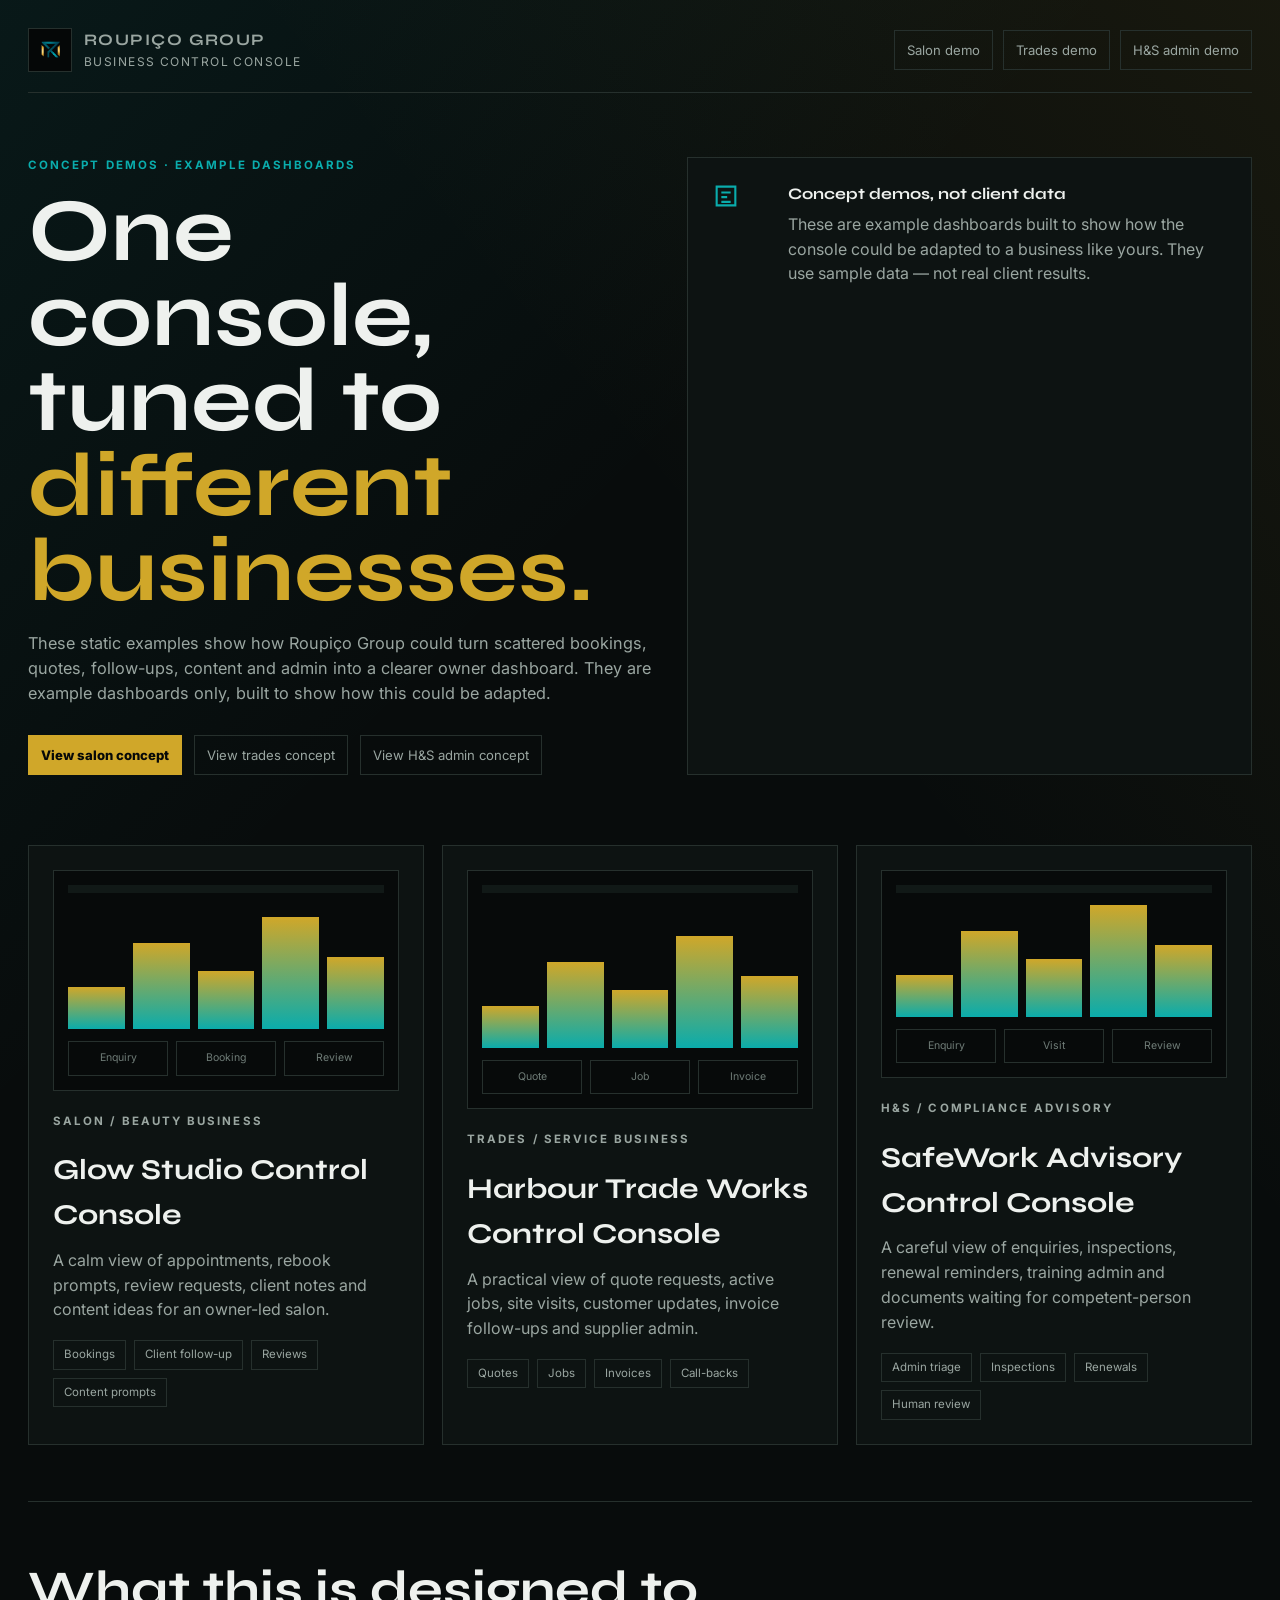
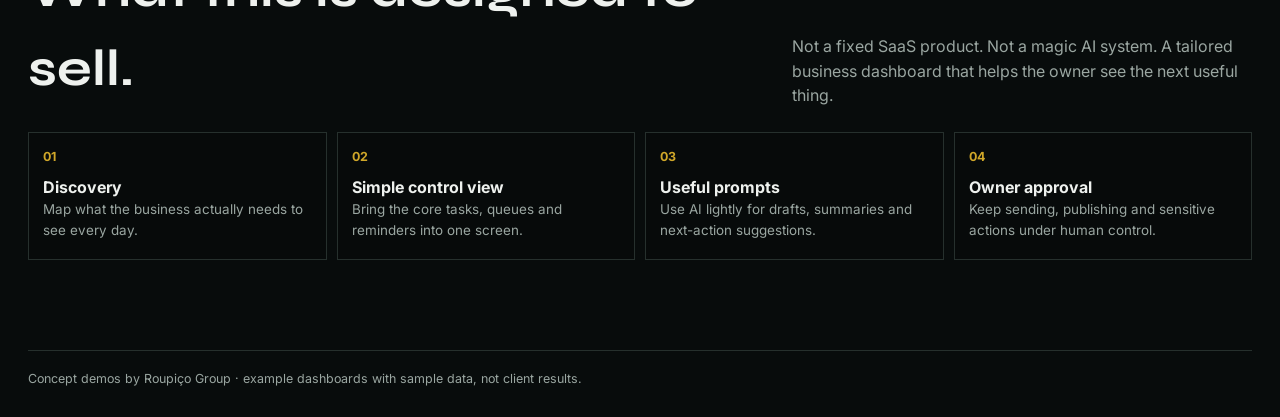
==== index.html @ 5f0e4bad "Initial commit" ====
<!doctype html>
<html lang="en-GB">
<head>
  <meta charset="utf-8" />
  <meta name="viewport" content="width=device-width, initial-scale=1" />
  <meta name="robots" content="noindex,nofollow" />
  <title>Business Control Console Concept Demos | Roupiço Group</title>
  <link rel="preconnect" href="https://fonts.googleapis.com" />
  <link rel="preconnect" href="https://fonts.gstatic.com" crossorigin />
  <link href="https://fonts.googleapis.com/css2?family=Inter:wght@400;500;600;700;800&family=Syne:wght@500;600;700&display=swap" rel="stylesheet" />
  <link rel="stylesheet" href="./styles.css" />
</head>
<body>
  <div class="shell">
    <header class="topbar">
      <a class="brand" href="./index.html" aria-label="Business Control Console overview">
        <img class="brand-logo" src="./logo-header.png" alt="" width="682" height="723" />
        <span><strong>Roupiço Group</strong> Business Control Console</span>
      </a>
      <nav class="top-links" aria-label="Demo navigation">
        <a href="./salon.html">Salon demo</a>
        <a href="./trades.html">Trades demo</a>
        <a href="./safety.html">H&amp;S admin demo</a>
      </nav>
    </header>

    <main>
      <section class="hero">
        <div>
          <p class="eyebrow">Concept demos · example dashboards</p>
          <h1>One console, tuned to <em>different businesses.</em></h1>
          <p class="hero-copy">These static examples show how Roupiço Group could turn scattered bookings, quotes, follow-ups, content and admin into a clearer owner dashboard. They are example dashboards only, built to show how this could be adapted.</p>
          <div class="hero-actions">
            <a class="button-link primary" href="./salon.html">View salon concept</a>
            <a class="button-link" href="./trades.html">View trades concept</a>
            <a class="button-link" href="./safety.html">View H&amp;S admin concept</a>
          </div>
        </div>
        <aside class="concept-note">
          <svg viewBox="0 0 24 24" fill="none" stroke="currentColor" stroke-width="1.8" aria-hidden="true"><path d="M4 4h16v16H4z"/><path d="M8 9h8M8 13h5M8 17h8"/></svg>
          <div>
            <strong>Concept demos, not client data</strong>
            <p>These are example dashboards built to show how the console could be adapted to a business like yours. They use sample data — not real client results.</p>
          </div>
        </aside>
      </section>

      <section class="demo-grid" aria-label="Business Control Console demos">
        <a class="demo-card" href="./salon.html">
          <div class="dashboard-preview" aria-hidden="true">
            <span class="preview-line"></span>
            <div class="preview-bars"><span></span><span></span><span></span><span></span><span></span></div>
            <div class="mini-flow"><span>Enquiry</span><span>Booking</span><span>Review</span></div>
          </div>
          <div>
            <p class="kicker">Salon / beauty business</p>
            <h2>Glow Studio Control Console</h2>
            <p>A calm view of appointments, rebook prompts, review requests, client notes and content ideas for an owner-led salon.</p>
            <div class="tag-row">
              <span class="tag">Bookings</span>
              <span class="tag">Client follow-up</span>
              <span class="tag">Reviews</span>
              <span class="tag">Content prompts</span>
            </div>
          </div>
        </a>

        <a class="demo-card" href="./trades.html">
          <div class="dashboard-preview" aria-hidden="true">
            <span class="preview-line"></span>
            <div class="preview-bars"><span></span><span></span><span></span><span></span><span></span></div>
            <div class="mini-flow"><span>Quote</span><span>Job</span><span>Invoice</span></div>
          </div>
          <div>
            <p class="kicker">Trades / service business</p>
            <h2>Harbour Trade Works Control Console</h2>
            <p>A practical view of quote requests, active jobs, site visits, customer updates, invoice follow-ups and supplier admin.</p>
            <div class="tag-row">
              <span class="tag">Quotes</span>
              <span class="tag">Jobs</span>
              <span class="tag">Invoices</span>
              <span class="tag">Call-backs</span>
            </div>
          </div>
        </a>

        <a class="demo-card" href="./safety.html">
          <div class="dashboard-preview" aria-hidden="true">
            <span class="preview-line"></span>
            <div class="preview-bars"><span></span><span></span><span></span><span></span><span></span></div>
            <div class="mini-flow"><span>Enquiry</span><span>Visit</span><span>Review</span></div>
          </div>
          <div>
            <p class="kicker">H&amp;S / compliance advisory</p>
            <h2>SafeWork Advisory Control Console</h2>
            <p>A careful view of enquiries, inspections, renewal reminders, training admin and documents waiting for competent-person review.</p>
            <div class="tag-row">
              <span class="tag">Admin triage</span>
              <span class="tag">Inspections</span>
              <span class="tag">Renewals</span>
              <span class="tag">Human review</span>
            </div>
          </div>
        </a>
      </section>

      <section class="section">
        <div class="section-head">
          <h2>What this is designed to sell.</h2>
          <p>Not a fixed SaaS product. Not a magic AI system. A tailored business dashboard that helps the owner see the next useful thing.</p>
        </div>
        <div class="workflow-map">
          <div class="workflow-step"><b>01</b><strong>Discovery</strong><span>Map what the business actually needs to see every day.</span></div>
          <div class="workflow-step"><b>02</b><strong>Simple control view</strong><span>Bring the core tasks, queues and reminders into one screen.</span></div>
          <div class="workflow-step"><b>03</b><strong>Useful prompts</strong><span>Use AI lightly for drafts, summaries and next-action suggestions.</span></div>
          <div class="workflow-step"><b>04</b><strong>Owner approval</strong><span>Keep sending, publishing and sensitive actions under human control.</span></div>
        </div>
      </section>
    </main>

    <footer class="footer">
      Concept demos by Roupiço Group · example dashboards with sample data, not client results.
    </footer>
  </div>
</body>
</html>
---- styles.css ----
:root {
  --bg: #080c0c;
  --surface: #0d1312;
  --surface-2: #111917;
  --line: #26302d;
  --text: #eef1ee;
  --muted: #9aa6a1;
  --quiet: #6f7c77;
  --teal: #0aacac;
  --teal-soft: rgba(10, 172, 172, 0.16);
  --gold: #d0a729;
  --gold-soft: rgba(208, 167, 41, 0.16);
  --rose: #d989a3;
  --blue: #79a7d8;
  --green: #78c6a3;
  --warning: #d8a35d;
  --display: "Syne", "Inter", Arial, sans-serif;
  --body: "Inter", Arial, sans-serif;
}

* {
  box-sizing: border-box;
}

html {
  scroll-behavior: smooth;
}

body {
  margin: 0;
  min-height: 100vh;
  background:
    linear-gradient(135deg, rgba(10, 172, 172, 0.08), transparent 34%),
    linear-gradient(230deg, rgba(208, 167, 41, 0.08), transparent 35%),
    var(--bg);
  color: var(--text);
  font-family: var(--body);
  line-height: 1.55;
}

a {
  color: inherit;
}

.shell {
  margin: 0 auto;
  max-width: 1280px;
  padding: 28px;
}

.topbar {
  align-items: center;
  border-bottom: 1px solid var(--line);
  display: flex;
  justify-content: space-between;
  gap: 18px;
  padding: 0 0 20px;
}

.brand {
  align-items: center;
  display: flex;
  gap: 12px;
  text-decoration: none;
}

.brand-logo {
  background: #050707;
  border: 1px solid var(--line);
  height: 44px;
  object-fit: contain;
  padding: 5px;
  width: 44px;
}

.brand-mark {
  align-items: center;
  border: 1px solid var(--teal);
  color: var(--teal);
  display: flex;
  font-family: var(--display);
  font-size: 0.78rem;
  font-weight: 700;
  height: 42px;
  justify-content: center;
  width: 42px;
}

.brand span {
  color: var(--muted);
  display: block;
  font-size: 0.75rem;
  letter-spacing: 0.12em;
  text-transform: uppercase;
}

.brand strong {
  display: block;
  font-family: var(--display);
  font-size: 1rem;
}

.top-links {
  display: flex;
  flex-wrap: wrap;
  gap: 10px;
}

.top-links a,
.button-link {
  border: 1px solid var(--line);
  color: var(--muted);
  font-size: 0.82rem;
  padding: 9px 12px;
  text-decoration: none;
}

.top-links a:hover,
.button-link:hover {
  border-color: var(--teal);
  color: var(--text);
}

.hero {
  display: grid;
  gap: 34px;
  grid-template-columns: 1.05fr 0.95fr;
  padding: 64px 0 42px;
}

.eyebrow,
.kicker {
  color: var(--teal);
  font-size: 0.72rem;
  font-weight: 700;
  letter-spacing: 0.18em;
  margin: 0 0 14px;
  text-transform: uppercase;
}

h1,
h2,
h3 {
  font-family: var(--display);
  margin: 0;
}

h1 {
  font-size: clamp(3rem, 7vw, 6rem);
  line-height: 0.95;
  max-width: 850px;
}

h1 em,
.gold {
  color: var(--gold);
  font-style: normal;
}

.hero-copy {
  color: var(--muted);
  font-size: 1.02rem;
  max-width: 780px;
}

.hero-actions {
  display: flex;
  flex-wrap: wrap;
  gap: 12px;
  margin-top: 28px;
}

.button-link.primary {
  background: var(--gold);
  border-color: var(--gold);
  color: #070908;
  font-weight: 800;
}

.concept-note {
  background: var(--surface);
  border: 1px solid var(--line);
  display: grid;
  gap: 18px;
  grid-template-columns: 58px 1fr;
  padding: 24px;
}

.concept-note svg,
.icon-tile svg,
.panel-title svg {
  color: var(--teal);
  height: 28px;
  width: 28px;
}

.concept-note strong {
  display: block;
  font-family: var(--display);
  margin-bottom: 5px;
}

.concept-note p {
  color: var(--muted);
  margin: 0;
}

.demo-grid {
  display: grid;
  gap: 18px;
  grid-template-columns: repeat(3, minmax(0, 1fr));
  margin: 28px 0 56px;
}

.demo-card {
  background: var(--surface);
  border: 1px solid var(--line);
  display: grid;
  gap: 22px;
  grid-template-columns: 1fr;
  min-height: 330px;
  overflow: hidden;
  padding: 24px;
  text-decoration: none;
}

.demo-card:hover {
  border-color: rgba(10, 172, 172, 0.65);
}

.dashboard-preview {
  align-self: stretch;
  background: #070a0a;
  border: 1px solid var(--line);
  display: grid;
  gap: 12px;
  grid-template-rows: auto 1fr auto;
  min-height: 190px;
  padding: 14px;
}

.preview-line {
  background: var(--surface-2);
  height: 8px;
}

.preview-bars {
  align-items: end;
  display: grid;
  gap: 8px;
  grid-template-columns: repeat(5, 1fr);
}

.preview-bars span {
  background: linear-gradient(to top, var(--teal), var(--gold));
  display: block;
  min-height: 42px;
}

.preview-bars span:nth-child(2) { min-height: 86px; }
.preview-bars span:nth-child(3) { min-height: 58px; }
.preview-bars span:nth-child(4) { min-height: 112px; }
.preview-bars span:nth-child(5) { min-height: 72px; }

.mini-flow {
  display: grid;
  gap: 8px;
  grid-template-columns: repeat(3, 1fr);
}

.mini-flow span {
  border: 1px solid var(--line);
  color: var(--quiet);
  font-size: 0.66rem;
  padding: 8px;
  text-align: center;
}

.demo-card h2 {
  font-size: 1.8rem;
  margin-bottom: 10px;
}

.demo-card p {
  color: var(--muted);
  margin: 0 0 18px;
}

.tag-row {
  display: flex;
  flex-wrap: wrap;
  gap: 8px;
}

.tag,
.status-pill {
  border: 1px solid var(--line);
  color: var(--muted);
  display: inline-flex;
  font-size: 0.72rem;
  gap: 6px;
  line-height: 1;
  padding: 8px 10px;
}

.status-pill.good {
  border-color: rgba(120, 198, 163, 0.6);
  color: var(--green);
}

.status-pill.warn {
  border-color: rgba(216, 163, 93, 0.7);
  color: var(--warning);
}

.section {
  border-top: 1px solid var(--line);
  padding: 48px 0;
}

.section-head {
  align-items: end;
  display: flex;
  gap: 24px;
  justify-content: space-between;
  margin-bottom: 24px;
}

.section-head h2 {
  font-size: clamp(2rem, 4vw, 3.8rem);
  max-width: 760px;
}

.section-head p {
  color: var(--muted);
  margin: 0;
  max-width: 460px;
}

.dashboard-shell {
  background: rgba(8, 12, 12, 0.72);
  border: 1px solid var(--line);
  padding: 18px;
}

.business-head {
  align-items: center;
  display: grid;
  gap: 16px;
  grid-template-columns: auto 1fr auto;
  margin-bottom: 18px;
}

.icon-tile {
  align-items: center;
  background: var(--surface);
  border: 1px solid var(--line);
  display: flex;
  height: 58px;
  justify-content: center;
  width: 58px;
}

.business-head h1 {
  font-size: clamp(2rem, 4.8vw, 4.6rem);
}

.business-head p {
  color: var(--muted);
  margin: 4px 0 0;
}

.tabs {
  display: flex;
  flex-wrap: wrap;
  gap: 8px;
  margin-bottom: 18px;
}

.tabs button {
  background: var(--surface);
  border: 1px solid var(--line);
  color: var(--muted);
  cursor: pointer;
  font: 700 0.8rem var(--body);
  padding: 10px 13px;
}

.tabs button.active {
  background: var(--gold);
  border-color: var(--gold);
  color: #070908;
}

.screen {
  display: none;
}

.screen.active {
  display: block;
}

.screen-grid {
  display: grid;
  gap: 16px;
  grid-template-columns: repeat(12, 1fr);
}

.panel {
  background: var(--surface);
  border: 1px solid var(--line);
  min-height: 120px;
  padding: 18px;
}

.panel.span-3 { grid-column: span 3; }
.panel.span-4 { grid-column: span 4; }
.panel.span-5 { grid-column: span 5; }
.panel.span-6 { grid-column: span 6; }
.panel.span-7 { grid-column: span 7; }
.panel.span-8 { grid-column: span 8; }
.panel.span-12 { grid-column: span 12; }

.panel-title {
  align-items: center;
  display: flex;
  gap: 10px;
  justify-content: space-between;
  margin-bottom: 14px;
}

.panel-title h2,
.panel-title h3 {
  font-size: 1rem;
}

.metric {
  display: grid;
  gap: 4px;
}

.metric strong {
  font-family: var(--display);
  font-size: clamp(2rem, 4vw, 3.4rem);
  line-height: 1;
}

.metric span,
.muted {
  color: var(--muted);
}

.metric small,
.fine {
  color: var(--quiet);
  font-size: 0.72rem;
}

.calendar-strip {
  display: grid;
  gap: 8px;
  grid-template-columns: repeat(6, 1fr);
}

.calendar-strip span {
  background: #070a0a;
  border: 1px solid var(--line);
  min-height: 82px;
  padding: 10px;
}

.calendar-strip strong,
.calendar-strip small {
  display: block;
}

.calendar-strip small {
  color: var(--muted);
  margin-top: 12px;
}

.calendar-strip .active {
  border-color: var(--teal);
  box-shadow: inset 0 -4px 0 var(--teal);
}

.lane-list {
  display: grid;
  gap: 10px;
}

.lane {
  align-items: center;
  background: #070a0a;
  border: 1px solid var(--line);
  display: grid;
  gap: 12px;
  grid-template-columns: 1fr auto;
  padding: 12px;
}

.lane strong,
.lane span {
  display: block;
}

.lane span {
  color: var(--muted);
  font-size: 0.82rem;
}

.chart-bars {
  align-items: end;
  display: grid;
  gap: 12px;
  grid-template-columns: repeat(5, 1fr);
  min-height: 210px;
}

.chart-bars div {
  background: linear-gradient(to top, rgba(10, 172, 172, 0.95), rgba(208, 167, 41, 0.8));
  min-height: 42px;
  position: relative;
}

.chart-bars div::after {
  bottom: -28px;
  color: var(--muted);
  content: attr(data-label);
  font-size: 0.68rem;
  left: 0;
  position: absolute;
}

.donut {
  --value: 72%;
  align-items: center;
  background: conic-gradient(var(--teal) var(--value), #1b2522 0);
  border-radius: 50%;
  display: flex;
  height: 168px;
  justify-content: center;
  margin: 12px auto;
  width: 168px;
}

.donut::before {
  align-items: center;
  background: var(--surface);
  border-radius: 50%;
  color: var(--text);
  content: attr(data-label);
  display: flex;
  font-family: var(--display);
  font-size: 1.45rem;
  height: 112px;
  justify-content: center;
  width: 112px;
}

.workflow-map {
  display: grid;
  gap: 10px;
  grid-template-columns: repeat(4, 1fr);
}

.workflow-step {
  background: #070a0a;
  border: 1px solid var(--line);
  min-height: 128px;
  padding: 14px;
}

.workflow-step b {
  color: var(--gold);
  display: block;
  font-size: 0.78rem;
  margin-bottom: 8px;
}

.workflow-step span {
  color: var(--muted);
  display: block;
  font-size: 0.84rem;
}

.assistant-strip {
  background: linear-gradient(135deg, var(--teal-soft), var(--gold-soft));
  border: 1px solid rgba(10, 172, 172, 0.4);
}

.assistant-strip .panel-title {
  margin-bottom: 8px;
}

.assistant-strip p {
  color: var(--text);
  margin: 0;
}

.draft-box {
  background: #070a0a;
  border-left: 3px solid var(--gold);
  color: var(--muted);
  margin-top: 12px;
  padding: 14px;
}

.proof-grid {
  display: grid;
  gap: 10px;
  grid-template-columns: repeat(2, 1fr);
}

.proof-item {
  align-items: center;
  background: #070a0a;
  border: 1px solid var(--line);
  display: flex;
  gap: 10px;
  padding: 12px;
}

.proof-dot {
  background: var(--teal);
  display: inline-block;
  height: 10px;
  width: 10px;
}

.quote-pipeline {
  display: grid;
  gap: 12px;
  grid-template-columns: repeat(4, 1fr);
}

.quote-stage {
  background: #070a0a;
  border: 1px solid var(--line);
  min-height: 190px;
  padding: 12px;
}

.quote-stage h3 {
  color: var(--muted);
  font-size: 0.78rem;
  margin-bottom: 12px;
  text-transform: uppercase;
}

.job-card {
  background: var(--surface-2);
  border-left: 3px solid var(--teal);
  font-size: 0.82rem;
  margin-bottom: 8px;
  padding: 10px;
}

.money-row {
  align-items: center;
  border-bottom: 1px solid var(--line);
  display: grid;
  gap: 10px;
  grid-template-columns: 1fr auto;
  padding: 12px 0;
}

.money-row:last-child {
  border-bottom: 0;
}

.metric strong.cash,
.money-row strong.cash {
  color: var(--gold);
}

.cash-figs {
  display: grid;
  gap: 16px;
  grid-template-columns: repeat(3, 1fr);
}

.fine {
  display: block;
  margin: 12px 0 0;
}

.footer {
  border-top: 1px solid var(--line);
  color: var(--muted);
  font-size: 0.78rem;
  margin-top: 42px;
  padding-top: 18px;
}

@media (max-width: 980px) {
  .hero,
  .demo-grid,
  .demo-card {
    grid-template-columns: 1fr;
  }

  .section-head,
  .topbar {
    align-items: flex-start;
    flex-direction: column;
  }

  .business-head {
    grid-template-columns: auto 1fr;
  }

  .business-head .status-pill {
    grid-column: 1 / -1;
    justify-self: start;
  }

  .panel.span-3,
  .panel.span-4,
  .panel.span-5,
  .panel.span-6,
  .panel.span-7,
  .panel.span-8 {
    grid-column: span 12;
  }

  .workflow-map,
  .quote-pipeline,
  .calendar-strip {
    grid-template-columns: repeat(2, 1fr);
  }
}

@media (max-width: 640px) {
  .shell {
    padding: 18px;
  }

  h1 {
    font-size: clamp(2.55rem, 14vw, 3.6rem);
  }

  .concept-note,
  .proof-grid,
  .workflow-map,
  .quote-pipeline,
  .calendar-strip,
  .cash-figs {
    grid-template-columns: 1fr;
  }

  .screen-grid {
    display: block;
  }

  .panel {
    margin-bottom: 14px;
  }

  .chart-bars {
    min-height: 160px;
  }
}
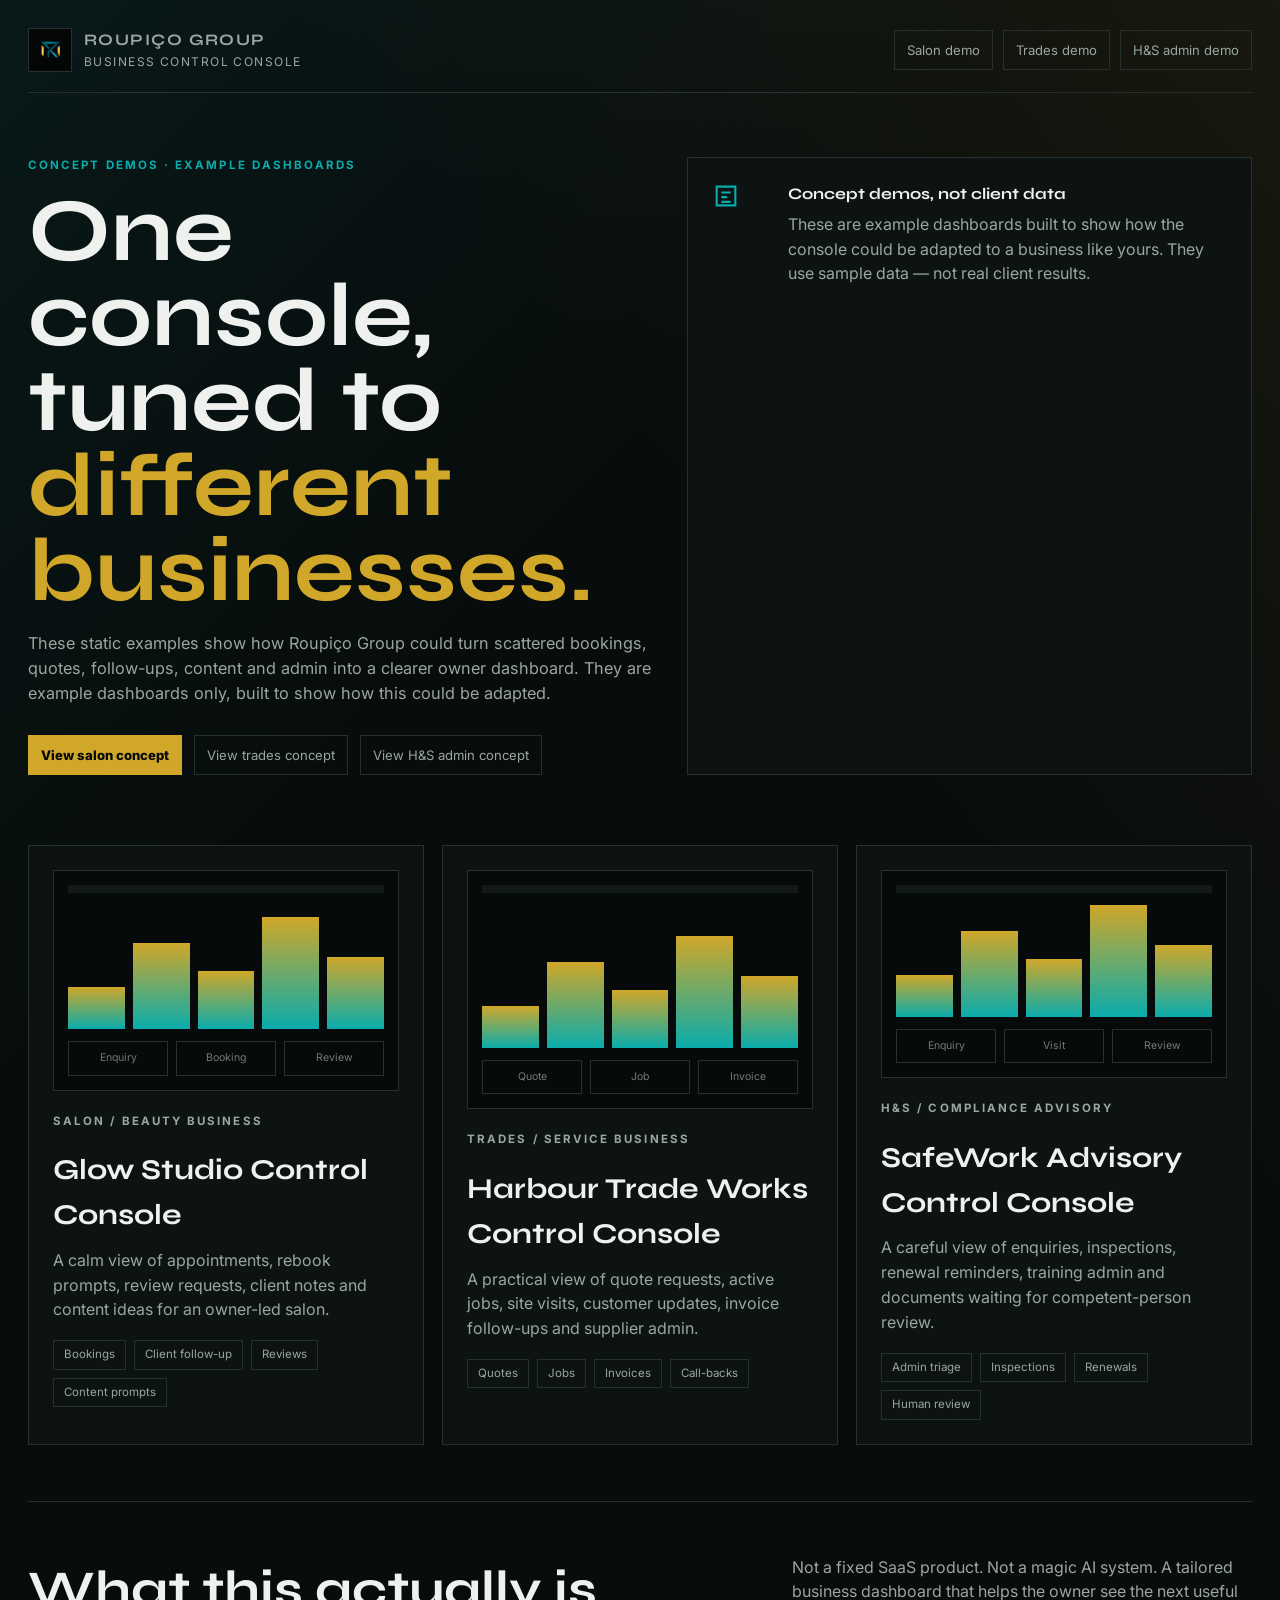
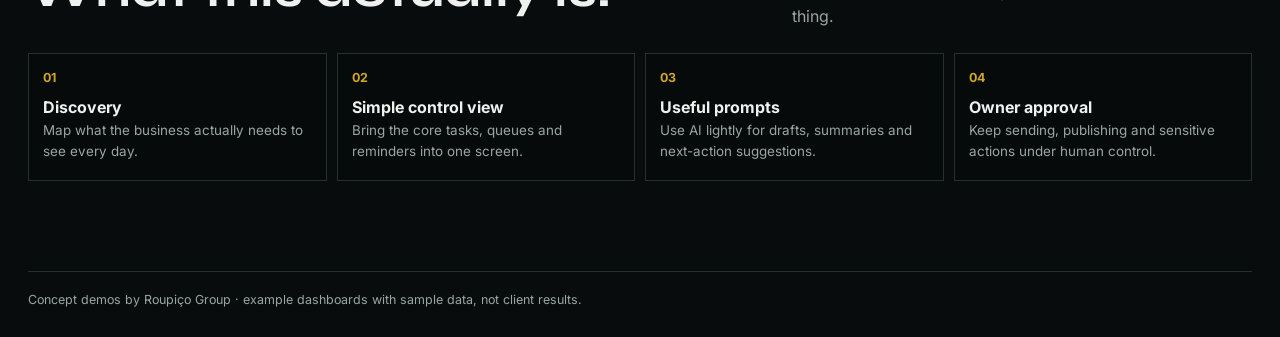
==== commit e150a436: "Update index.html" ====
--- a/index.html
+++ b/index.html
@@ -106,7 +106,7 @@
 
       <section class="section">
         <div class="section-head">
-          <h2>What this is designed to sell.</h2>
+          <h2>What this actually is.</h2>
           <p>Not a fixed SaaS product. Not a magic AI system. A tailored business dashboard that helps the owner see the next useful thing.</p>
         </div>
         <div class="workflow-map">
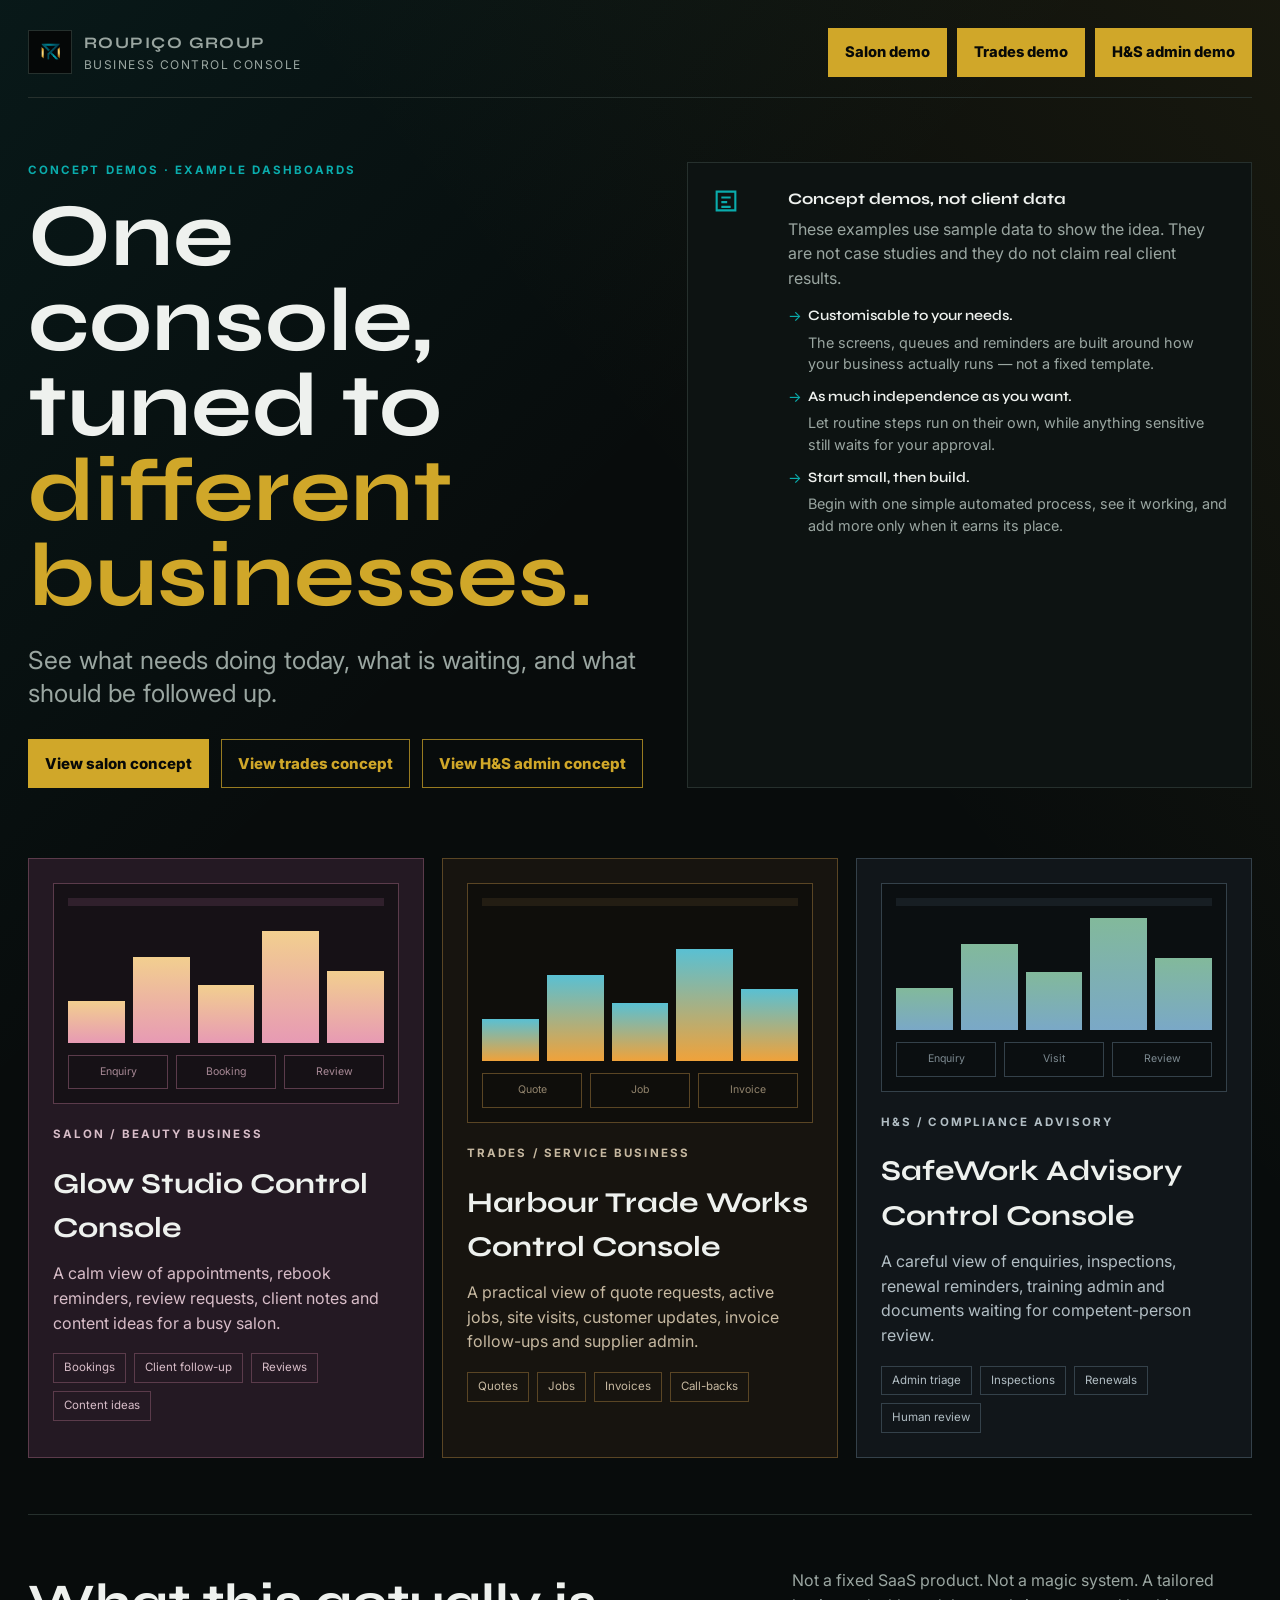
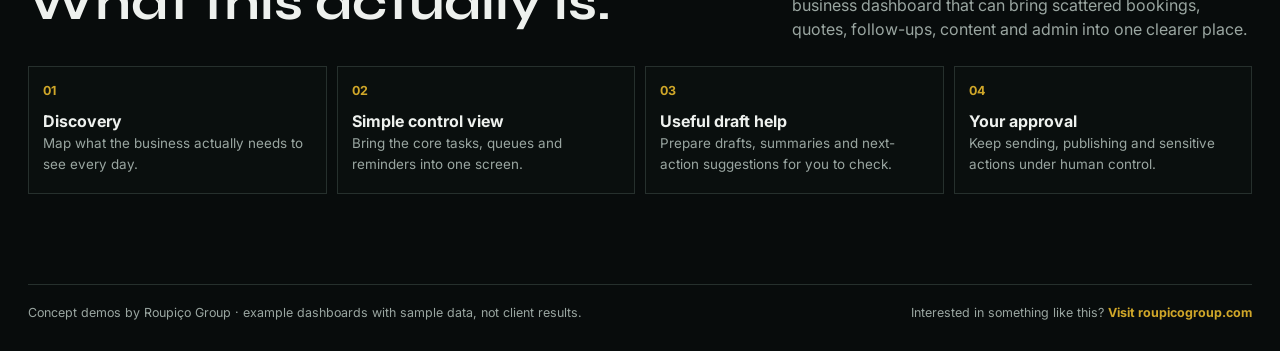
==== commit 6398460a: "Demo v5" ====
--- a/index.html
+++ b/index.html
@@ -29,7 +29,7 @@
         <div>
           <p class="eyebrow">Concept demos · example dashboards</p>
           <h1>One console, tuned to <em>different businesses.</em></h1>
-          <p class="hero-copy">These static examples show how Roupiço Group could turn scattered bookings, quotes, follow-ups, content and admin into a clearer owner dashboard. They are example dashboards only, built to show how this could be adapted.</p>
+          <p class="hero-copy">See what needs doing today, what is waiting, and what should be followed up.</p>
           <div class="hero-actions">
             <a class="button-link primary" href="./salon.html">View salon concept</a>
             <a class="button-link" href="./trades.html">View trades concept</a>
@@ -40,13 +40,18 @@
           <svg viewBox="0 0 24 24" fill="none" stroke="currentColor" stroke-width="1.8" aria-hidden="true"><path d="M4 4h16v16H4z"/><path d="M8 9h8M8 13h5M8 17h8"/></svg>
           <div>
             <strong>Concept demos, not client data</strong>
-            <p>These are example dashboards built to show how the console could be adapted to a business like yours. They use sample data — not real client results.</p>
+            <p>These examples use sample data to show the idea. They are not case studies and they do not claim real client results.</p>
+            <ul class="concept-points">
+              <li><strong>Customisable to your needs.</strong> The screens, queues and reminders are built around how your business actually runs — not a fixed template.</li>
+              <li><strong>As much independence as you want.</strong> Let routine steps run on their own, while anything sensitive still waits for your approval.</li>
+              <li><strong>Start small, then build.</strong> Begin with one simple automated process, see it working, and add more only when it earns its place.</li>
+            </ul>
           </div>
         </aside>
       </section>
 
       <section class="demo-grid" aria-label="Business Control Console demos">
-        <a class="demo-card" href="./salon.html">
+        <a class="demo-card demo-card-salon" href="./salon.html">
           <div class="dashboard-preview" aria-hidden="true">
             <span class="preview-line"></span>
             <div class="preview-bars"><span></span><span></span><span></span><span></span><span></span></div>
@@ -55,17 +60,17 @@
           <div>
             <p class="kicker">Salon / beauty business</p>
             <h2>Glow Studio Control Console</h2>
-            <p>A calm view of appointments, rebook prompts, review requests, client notes and content ideas for an owner-led salon.</p>
+            <p>A calm view of appointments, rebook reminders, review requests, client notes and content ideas for a busy salon.</p>
             <div class="tag-row">
               <span class="tag">Bookings</span>
               <span class="tag">Client follow-up</span>
               <span class="tag">Reviews</span>
-              <span class="tag">Content prompts</span>
+              <span class="tag">Content ideas</span>
             </div>
           </div>
         </a>
 
-        <a class="demo-card" href="./trades.html">
+        <a class="demo-card demo-card-trades" href="./trades.html">
           <div class="dashboard-preview" aria-hidden="true">
             <span class="preview-line"></span>
             <div class="preview-bars"><span></span><span></span><span></span><span></span><span></span></div>
@@ -84,7 +89,7 @@
           </div>
         </a>
 
-        <a class="demo-card" href="./safety.html">
+        <a class="demo-card demo-card-safety" href="./safety.html">
           <div class="dashboard-preview" aria-hidden="true">
             <span class="preview-line"></span>
             <div class="preview-bars"><span></span><span></span><span></span><span></span><span></span></div>
@@ -107,19 +112,20 @@
       <section class="section">
         <div class="section-head">
           <h2>What this actually is.</h2>
-          <p>Not a fixed SaaS product. Not a magic AI system. A tailored business dashboard that helps the owner see the next useful thing.</p>
+          <p>Not a fixed SaaS product. Not a magic system. A tailored business dashboard that can bring scattered bookings, quotes, follow-ups, content and admin into one clearer place.</p>
         </div>
         <div class="workflow-map">
           <div class="workflow-step"><b>01</b><strong>Discovery</strong><span>Map what the business actually needs to see every day.</span></div>
           <div class="workflow-step"><b>02</b><strong>Simple control view</strong><span>Bring the core tasks, queues and reminders into one screen.</span></div>
-          <div class="workflow-step"><b>03</b><strong>Useful prompts</strong><span>Use AI lightly for drafts, summaries and next-action suggestions.</span></div>
-          <div class="workflow-step"><b>04</b><strong>Owner approval</strong><span>Keep sending, publishing and sensitive actions under human control.</span></div>
+          <div class="workflow-step"><b>03</b><strong>Useful draft help</strong><span>Prepare drafts, summaries and next-action suggestions for you to check.</span></div>
+          <div class="workflow-step"><b>04</b><strong>Your approval</strong><span>Keep sending, publishing and sensitive actions under human control.</span></div>
         </div>
       </section>
     </main>
 
     <footer class="footer">
-      Concept demos by Roupiço Group · example dashboards with sample data, not client results.
+      <span>Concept demos by Roupiço Group · example dashboards with sample data, not client results.</span>
+      <span>Interested in something like this? <a href="https://roupicogroup.com/">Visit roupicogroup.com</a></span>
     </footer>
   </div>
 </body>
--- a/styles.css
+++ b/styles.css
@@ -14,6 +14,18 @@
   --blue: #79a7d8;
   --green: #78c6a3;
   --warning: #d8a35d;
+  --demo-bg: rgba(8, 12, 12, 0.72);
+  --demo-surface: var(--surface);
+  --demo-surface-2: var(--surface-2);
+  --demo-ink: var(--text);
+  --demo-muted: var(--muted);
+  --demo-quiet: var(--quiet);
+  --demo-line: var(--line);
+  --demo-accent: var(--teal);
+  --demo-accent-2: var(--gold);
+  --demo-accent-soft: var(--teal-soft);
+  --demo-accent-2-soft: var(--gold-soft);
+  --demo-warning: var(--warning);
   --display: "Syne", "Inter", Arial, sans-serif;
   --body: "Inter", Arial, sans-serif;
 }
@@ -38,6 +50,63 @@
   line-height: 1.55;
 }
 
+.theme-salon {
+  --demo-bg: rgba(41, 24, 33, 0.84);
+  --demo-surface: #241923;
+  --demo-surface-2: #30202c;
+  --demo-ink: #fff6f8;
+  --demo-muted: #d8bdc8;
+  --demo-quiet: #a88996;
+  --demo-line: #5b3b4b;
+  --demo-accent: #e79ab4;
+  --demo-accent-2: #f2cf8f;
+  --demo-accent-soft: rgba(231, 154, 180, 0.18);
+  --demo-accent-2-soft: rgba(242, 207, 143, 0.15);
+  --demo-warning: #f2c16d;
+  background:
+    linear-gradient(145deg, rgba(231, 154, 180, 0.16), transparent 38%),
+    linear-gradient(235deg, rgba(242, 207, 143, 0.13), transparent 36%),
+    #160f15;
+}
+
+.theme-trades {
+  --demo-bg: rgba(21, 18, 13, 0.88);
+  --demo-surface: #17140f;
+  --demo-surface-2: #231d13;
+  --demo-ink: #eef5f2;
+  --demo-muted: #c6b8a0;
+  --demo-quiet: #92846d;
+  --demo-line: #5a4524;
+  --demo-accent: #f0a23a;
+  --demo-accent-2: #59c0d3;
+  --demo-accent-soft: rgba(240, 162, 58, 0.18);
+  --demo-accent-2-soft: rgba(89, 192, 211, 0.13);
+  --demo-warning: #f0a23a;
+  background:
+    linear-gradient(145deg, rgba(240, 162, 58, 0.15), transparent 34%),
+    linear-gradient(235deg, rgba(89, 192, 211, 0.09), transparent 36%),
+    #0d0b08;
+}
+
+.theme-safety {
+  --demo-bg: rgba(12, 15, 17, 0.9);
+  --demo-surface: #11161a;
+  --demo-surface-2: #171e23;
+  --demo-ink: #f0f3f4;
+  --demo-muted: #b2bec4;
+  --demo-quiet: #7d8a91;
+  --demo-line: #34414a;
+  --demo-accent: #7aa8c7;
+  --demo-accent-2: #82b99b;
+  --demo-accent-soft: rgba(122, 168, 199, 0.16);
+  --demo-accent-2-soft: rgba(130, 185, 155, 0.13);
+  --demo-warning: #d0a66a;
+  background:
+    linear-gradient(145deg, rgba(122, 168, 199, 0.11), transparent 36%),
+    linear-gradient(235deg, rgba(130, 185, 155, 0.09), transparent 34%),
+    #090c0e;
+}
+
 a {
   color: inherit;
 }
@@ -115,10 +184,26 @@
   text-decoration: none;
 }
 
+.top-links a {
+  background: var(--gold);
+  border-color: var(--gold);
+  color: #070908;
+  font-size: 0.92rem;
+  font-weight: 800;
+  padding: 12px 16px;
+}
+
 .top-links a:hover,
 .button-link:hover {
   border-color: var(--teal);
   color: var(--text);
+}
+
+.top-links a:hover,
+.top-links a:focus {
+  background: #e1bb3f;
+  border-color: #e1bb3f;
+  color: #070908;
 }
 
 .hero {
@@ -159,8 +244,9 @@
 
 .hero-copy {
   color: var(--muted);
-  font-size: 1.02rem;
-  max-width: 780px;
+  font-size: clamp(1.18rem, 2.2vw, 1.55rem);
+  line-height: 1.35;
+  max-width: 680px;
 }
 
 .hero-actions {
@@ -168,6 +254,21 @@
   flex-wrap: wrap;
   gap: 12px;
   margin-top: 28px;
+}
+
+.hero-actions .button-link {
+  border-color: rgba(208, 167, 41, 0.72);
+  color: var(--gold);
+  font-size: 0.94rem;
+  font-weight: 800;
+  padding: 12px 16px;
+}
+
+.hero-actions .button-link:hover,
+.hero-actions .button-link:focus {
+  background: var(--gold-soft);
+  border-color: var(--gold);
+  color: var(--text);
 }
 
 .button-link.primary {
@@ -177,6 +278,13 @@
   font-weight: 800;
 }
 
+.button-link.primary:hover,
+.button-link.primary:focus {
+  background: #e1bb3f;
+  border-color: #e1bb3f;
+  color: #070908;
+}
+
 .concept-note {
   background: var(--surface);
   border: 1px solid var(--line);
@@ -189,9 +297,13 @@
 .concept-note svg,
 .icon-tile svg,
 .panel-title svg {
-  color: var(--teal);
+  color: var(--demo-accent);
   height: 28px;
   width: 28px;
+}
+
+.concept-note svg {
+  color: var(--teal);
 }
 
 .concept-note strong {
@@ -205,6 +317,34 @@
   margin: 0;
 }
 
+.concept-points {
+  color: var(--muted);
+  display: grid;
+  font-size: 0.9rem;
+  gap: 11px;
+  list-style: none;
+  margin: 14px 0 0;
+  padding: 0;
+}
+
+.concept-points strong {
+  color: var(--text);
+  font-weight: 600;
+}
+
+.concept-points li {
+  line-height: 1.5;
+  padding-left: 20px;
+  position: relative;
+}
+
+.concept-points li::before {
+  color: var(--teal);
+  content: "→";
+  left: 0;
+  position: absolute;
+}
+
 .demo-grid {
   display: grid;
   gap: 18px;
@@ -213,8 +353,8 @@
 }
 
 .demo-card {
-  background: var(--surface);
-  border: 1px solid var(--line);
+  background: var(--demo-surface);
+  border: 1px solid var(--demo-line);
   display: grid;
   gap: 22px;
   grid-template-columns: 1fr;
@@ -225,13 +365,43 @@
 }
 
 .demo-card:hover {
-  border-color: rgba(10, 172, 172, 0.65);
+  border-color: color-mix(in srgb, var(--demo-accent) 70%, transparent);
+}
+
+.demo-card-salon {
+  --demo-surface: #241923;
+  --demo-surface-2: #30202c;
+  --demo-muted: #d8bdc8;
+  --demo-quiet: #a88996;
+  --demo-line: #5b3b4b;
+  --demo-accent: #e79ab4;
+  --demo-accent-2: #f2cf8f;
+}
+
+.demo-card-trades {
+  --demo-surface: #17140f;
+  --demo-surface-2: #231d13;
+  --demo-muted: #c6b8a0;
+  --demo-quiet: #92846d;
+  --demo-line: #5a4524;
+  --demo-accent: #f0a23a;
+  --demo-accent-2: #59c0d3;
+}
+
+.demo-card-safety {
+  --demo-surface: #11161a;
+  --demo-surface-2: #171e23;
+  --demo-muted: #b2bec4;
+  --demo-quiet: #7d8a91;
+  --demo-line: #34414a;
+  --demo-accent: #7aa8c7;
+  --demo-accent-2: #82b99b;
 }
 
 .dashboard-preview {
   align-self: stretch;
-  background: #070a0a;
-  border: 1px solid var(--line);
+  background: color-mix(in srgb, var(--demo-surface) 58%, #030505);
+  border: 1px solid var(--demo-line);
   display: grid;
   gap: 12px;
   grid-template-rows: auto 1fr auto;
@@ -240,7 +410,7 @@
 }
 
 .preview-line {
-  background: var(--surface-2);
+  background: var(--demo-surface-2);
   height: 8px;
 }
 
@@ -252,7 +422,7 @@
 }
 
 .preview-bars span {
-  background: linear-gradient(to top, var(--teal), var(--gold));
+  background: linear-gradient(to top, var(--demo-accent), var(--demo-accent-2));
   display: block;
   min-height: 42px;
 }
@@ -269,8 +439,8 @@
 }
 
 .mini-flow span {
-  border: 1px solid var(--line);
-  color: var(--quiet);
+  border: 1px solid var(--demo-line);
+  color: var(--demo-quiet);
   font-size: 0.66rem;
   padding: 8px;
   text-align: center;
@@ -282,7 +452,7 @@
 }
 
 .demo-card p {
-  color: var(--muted);
+  color: var(--demo-muted);
   margin: 0 0 18px;
 }
 
@@ -294,8 +464,8 @@
 
 .tag,
 .status-pill {
-  border: 1px solid var(--line);
-  color: var(--muted);
+  border: 1px solid var(--demo-line);
+  color: var(--demo-muted);
   display: inline-flex;
   font-size: 0.72rem;
   gap: 6px;
@@ -309,8 +479,8 @@
 }
 
 .status-pill.warn {
-  border-color: rgba(216, 163, 93, 0.7);
-  color: var(--warning);
+  border-color: color-mix(in srgb, var(--demo-warning) 70%, transparent);
+  color: var(--demo-warning);
 }
 
 .section {
@@ -338,8 +508,8 @@
 }
 
 .dashboard-shell {
-  background: rgba(8, 12, 12, 0.72);
-  border: 1px solid var(--line);
+  background: var(--demo-bg);
+  border: 1px solid var(--demo-line);
   padding: 18px;
 }
 
@@ -353,8 +523,8 @@
 
 .icon-tile {
   align-items: center;
-  background: var(--surface);
-  border: 1px solid var(--line);
+  background: var(--demo-surface);
+  border: 1px solid var(--demo-line);
   display: flex;
   height: 58px;
   justify-content: center;
@@ -366,8 +536,48 @@
 }
 
 .business-head p {
-  color: var(--muted);
+  color: var(--demo-muted);
   margin: 4px 0 0;
+}
+
+.theme-salon .business-head h1,
+.theme-trades .business-head h1,
+.theme-safety .business-head h1 {
+  color: var(--demo-ink);
+}
+
+.theme-salon .business-head .eyebrow,
+.theme-trades .business-head .eyebrow,
+.theme-safety .business-head .eyebrow {
+  color: var(--demo-accent);
+}
+
+.help-strip {
+  display: grid;
+  gap: 12px;
+  grid-template-columns: repeat(3, 1fr);
+  margin: 0 0 14px;
+}
+
+.help-item {
+  background: color-mix(in srgb, var(--demo-surface) 68%, #030505);
+  border: 1px solid var(--demo-line);
+  min-height: 112px;
+  padding: 16px;
+}
+
+.help-item strong {
+  color: var(--demo-accent-2);
+  display: block;
+  font-family: var(--display);
+  font-size: 1.1rem;
+  margin-bottom: 6px;
+}
+
+.help-item span {
+  color: var(--demo-muted);
+  display: block;
+  font-size: 0.9rem;
 }
 
 .tabs {
@@ -378,17 +588,17 @@
 }
 
 .tabs button {
-  background: var(--surface);
-  border: 1px solid var(--line);
-  color: var(--muted);
+  background: var(--demo-surface);
+  border: 1px solid var(--demo-line);
+  color: var(--demo-muted);
   cursor: pointer;
   font: 700 0.8rem var(--body);
   padding: 10px 13px;
 }
 
 .tabs button.active {
-  background: var(--gold);
-  border-color: var(--gold);
+  background: var(--demo-accent-2);
+  border-color: var(--demo-accent-2);
   color: #070908;
 }
 
@@ -407,8 +617,8 @@
 }
 
 .panel {
-  background: var(--surface);
-  border: 1px solid var(--line);
+  background: var(--demo-surface);
+  border: 1px solid var(--demo-line);
   min-height: 120px;
   padding: 18px;
 }
@@ -447,12 +657,12 @@
 
 .metric span,
 .muted {
-  color: var(--muted);
+  color: var(--demo-muted);
 }
 
 .metric small,
 .fine {
-  color: var(--quiet);
+  color: var(--demo-quiet);
   font-size: 0.72rem;
 }
 
@@ -463,8 +673,8 @@
 }
 
 .calendar-strip span {
-  background: #070a0a;
-  border: 1px solid var(--line);
+  background: color-mix(in srgb, var(--demo-surface) 68%, #030505);
+  border: 1px solid var(--demo-line);
   min-height: 82px;
   padding: 10px;
 }
@@ -475,13 +685,13 @@
 }
 
 .calendar-strip small {
-  color: var(--muted);
+  color: var(--demo-muted);
   margin-top: 12px;
 }
 
 .calendar-strip .active {
-  border-color: var(--teal);
-  box-shadow: inset 0 -4px 0 var(--teal);
+  border-color: var(--demo-accent);
+  box-shadow: inset 0 -4px 0 var(--demo-accent);
 }
 
 .lane-list {
@@ -491,21 +701,29 @@
 
 .lane {
   align-items: center;
-  background: #070a0a;
-  border: 1px solid var(--line);
+  background: color-mix(in srgb, var(--demo-surface) 68%, #030505);
+  border: 1px solid var(--demo-line);
   display: grid;
   gap: 12px;
   grid-template-columns: 1fr auto;
   padding: 12px;
 }
 
+.lane-actions {
+  align-items: center;
+  display: flex;
+  flex-wrap: wrap;
+  gap: 8px;
+  justify-content: flex-end;
+}
+
 .lane strong,
 .lane span {
   display: block;
 }
 
 .lane span {
-  color: var(--muted);
+  color: var(--demo-muted);
   font-size: 0.82rem;
 }
 
@@ -518,14 +736,14 @@
 }
 
 .chart-bars div {
-  background: linear-gradient(to top, rgba(10, 172, 172, 0.95), rgba(208, 167, 41, 0.8));
+  background: linear-gradient(to top, var(--demo-accent), var(--demo-accent-2));
   min-height: 42px;
   position: relative;
 }
 
 .chart-bars div::after {
   bottom: -28px;
-  color: var(--muted);
+  color: var(--demo-muted);
   content: attr(data-label);
   font-size: 0.68rem;
   left: 0;
@@ -535,7 +753,7 @@
 .donut {
   --value: 72%;
   align-items: center;
-  background: conic-gradient(var(--teal) var(--value), #1b2522 0);
+  background: conic-gradient(var(--demo-accent) var(--value), color-mix(in srgb, var(--demo-line) 50%, #101414) 0);
   border-radius: 50%;
   display: flex;
   height: 168px;
@@ -546,9 +764,9 @@
 
 .donut::before {
   align-items: center;
-  background: var(--surface);
+  background: var(--demo-surface);
   border-radius: 50%;
-  color: var(--text);
+  color: var(--demo-ink);
   content: attr(data-label);
   display: flex;
   font-family: var(--display);
@@ -565,28 +783,28 @@
 }
 
 .workflow-step {
-  background: #070a0a;
-  border: 1px solid var(--line);
+  background: color-mix(in srgb, var(--demo-surface) 68%, #030505);
+  border: 1px solid var(--demo-line);
   min-height: 128px;
   padding: 14px;
 }
 
 .workflow-step b {
-  color: var(--gold);
+  color: var(--demo-accent-2);
   display: block;
   font-size: 0.78rem;
   margin-bottom: 8px;
 }
 
 .workflow-step span {
-  color: var(--muted);
+  color: var(--demo-muted);
   display: block;
   font-size: 0.84rem;
 }
 
 .assistant-strip {
-  background: linear-gradient(135deg, var(--teal-soft), var(--gold-soft));
-  border: 1px solid rgba(10, 172, 172, 0.4);
+  background: linear-gradient(135deg, var(--demo-accent-soft), var(--demo-accent-2-soft));
+  border: 1px solid color-mix(in srgb, var(--demo-accent) 45%, transparent);
 }
 
 .assistant-strip .panel-title {
@@ -594,14 +812,22 @@
 }
 
 .assistant-strip p {
-  color: var(--text);
+  color: var(--demo-ink);
   margin: 0;
 }
 
+.action-focus {
+  min-height: 190px;
+}
+
+.action-focus p {
+  font-size: 1.02rem;
+}
+
 .draft-box {
-  background: #070a0a;
-  border-left: 3px solid var(--gold);
-  color: var(--muted);
+  background: color-mix(in srgb, var(--demo-surface) 68%, #030505);
+  border-left: 3px solid var(--demo-accent-2);
+  color: var(--demo-muted);
   margin-top: 12px;
   padding: 14px;
 }
@@ -614,15 +840,15 @@
 
 .proof-item {
   align-items: center;
-  background: #070a0a;
-  border: 1px solid var(--line);
+  background: color-mix(in srgb, var(--demo-surface) 68%, #030505);
+  border: 1px solid var(--demo-line);
   display: flex;
   gap: 10px;
   padding: 12px;
 }
 
 .proof-dot {
-  background: var(--teal);
+  background: var(--demo-accent);
   display: inline-block;
   height: 10px;
   width: 10px;
@@ -635,33 +861,47 @@
 }
 
 .quote-stage {
-  background: #070a0a;
-  border: 1px solid var(--line);
+  background: color-mix(in srgb, var(--demo-surface) 68%, #030505);
+  border: 1px solid var(--demo-line);
   min-height: 190px;
   padding: 12px;
 }
 
 .quote-stage h3 {
-  color: var(--muted);
+  color: var(--demo-muted);
   font-size: 0.78rem;
   margin-bottom: 12px;
   text-transform: uppercase;
 }
 
 .job-card {
-  background: var(--surface-2);
-  border-left: 3px solid var(--teal);
+  background: var(--demo-surface-2);
+  border-left: 3px solid var(--demo-accent);
   font-size: 0.82rem;
   margin-bottom: 8px;
   padding: 10px;
 }
 
+.job-card strong,
+.job-card span {
+  display: block;
+}
+
+.job-card span {
+  color: var(--demo-muted);
+  margin-top: 4px;
+}
+
+.job-card button {
+  margin-top: 10px;
+}
+
 .money-row {
   align-items: center;
-  border-bottom: 1px solid var(--line);
+  border-bottom: 1px solid var(--demo-line);
   display: grid;
   gap: 10px;
-  grid-template-columns: 1fr auto;
+  grid-template-columns: 1fr auto auto;
   padding: 12px 0;
 }
 
@@ -671,7 +911,7 @@
 
 .metric strong.cash,
 .money-row strong.cash {
-  color: var(--gold);
+  color: var(--demo-accent-2);
 }
 
 .cash-figs {
@@ -683,14 +923,112 @@
 .fine {
   display: block;
   margin: 12px 0 0;
+}
+
+.action-row {
+  display: flex;
+  flex-wrap: wrap;
+  gap: 8px;
+  margin-top: 14px;
+}
+
+.action-row button,
+.lane-actions button,
+.job-card button,
+.money-row button,
+.client-table button {
+  background: var(--demo-accent-2);
+  border: 1px solid var(--demo-accent-2);
+  color: #070908;
+  cursor: pointer;
+  font: 800 0.74rem var(--body);
+  line-height: 1;
+  padding: 9px 10px;
+}
+
+.action-row button:first-child,
+.lane-actions button:first-of-type,
+.job-card button,
+.money-row button,
+.client-table button {
+  background: var(--demo-accent);
+  border-color: var(--demo-accent);
+}
+
+.action-row button:hover,
+.action-row button:focus,
+.lane-actions button:hover,
+.lane-actions button:focus,
+.job-card button:hover,
+.job-card button:focus,
+.money-row button:hover,
+.money-row button:focus,
+.client-table button:hover,
+.client-table button:focus {
+  filter: brightness(1.08);
+}
+
+.client-table {
+  border: 1px solid var(--demo-line);
+  display: grid;
+}
+
+.client-row {
+  align-items: center;
+  background: color-mix(in srgb, var(--demo-surface) 68%, #030505);
+  border-bottom: 1px solid var(--demo-line);
+  display: grid;
+  gap: 12px;
+  grid-template-columns: 1fr 1.4fr 1.2fr auto;
+  padding: 12px;
+}
+
+.client-row:last-child {
+  border-bottom: 0;
+}
+
+.client-row span {
+  color: var(--demo-muted);
+  font-size: 0.84rem;
+}
+
+.client-row strong {
+  color: var(--demo-ink);
+  display: block;
+}
+
+.client-row small {
+  color: var(--demo-quiet);
+  display: block;
+}
+
+.client-head {
+  background: var(--demo-surface-2);
+  font-weight: 800;
+  text-transform: uppercase;
 }
 
 .footer {
   border-top: 1px solid var(--line);
   color: var(--muted);
+  display: flex;
+  flex-wrap: wrap;
   font-size: 0.78rem;
+  gap: 8px 18px;
+  justify-content: space-between;
   margin-top: 42px;
   padding-top: 18px;
+}
+
+.footer a {
+  color: var(--gold);
+  font-weight: 700;
+  text-decoration: none;
+}
+
+.footer a:hover,
+.footer a:focus {
+  text-decoration: underline;
 }
 
 @media (max-width: 980px) {
@@ -726,8 +1064,15 @@
 
   .workflow-map,
   .quote-pipeline,
-  .calendar-strip {
+  .calendar-strip,
+  .help-strip,
+  .client-row {
     grid-template-columns: repeat(2, 1fr);
+  }
+
+  .client-row span:first-child,
+  .client-row span:last-child {
+    grid-column: span 2;
   }
 }
 
@@ -745,14 +1090,34 @@
   .workflow-map,
   .quote-pipeline,
   .calendar-strip,
-  .cash-figs {
+  .cash-figs,
+  .help-strip,
+  .client-row,
+  .money-row {
     grid-template-columns: 1fr;
+  }
+
+  .help-item {
+    min-height: auto;
+  }
+
+  .client-row span:first-child,
+  .client-row span:last-child {
+    grid-column: auto;
   }
 
   .screen-grid {
     display: block;
   }
 
+  .lane {
+    grid-template-columns: 1fr;
+  }
+
+  .lane-actions {
+    justify-content: flex-start;
+  }
+
   .panel {
     margin-bottom: 14px;
   }
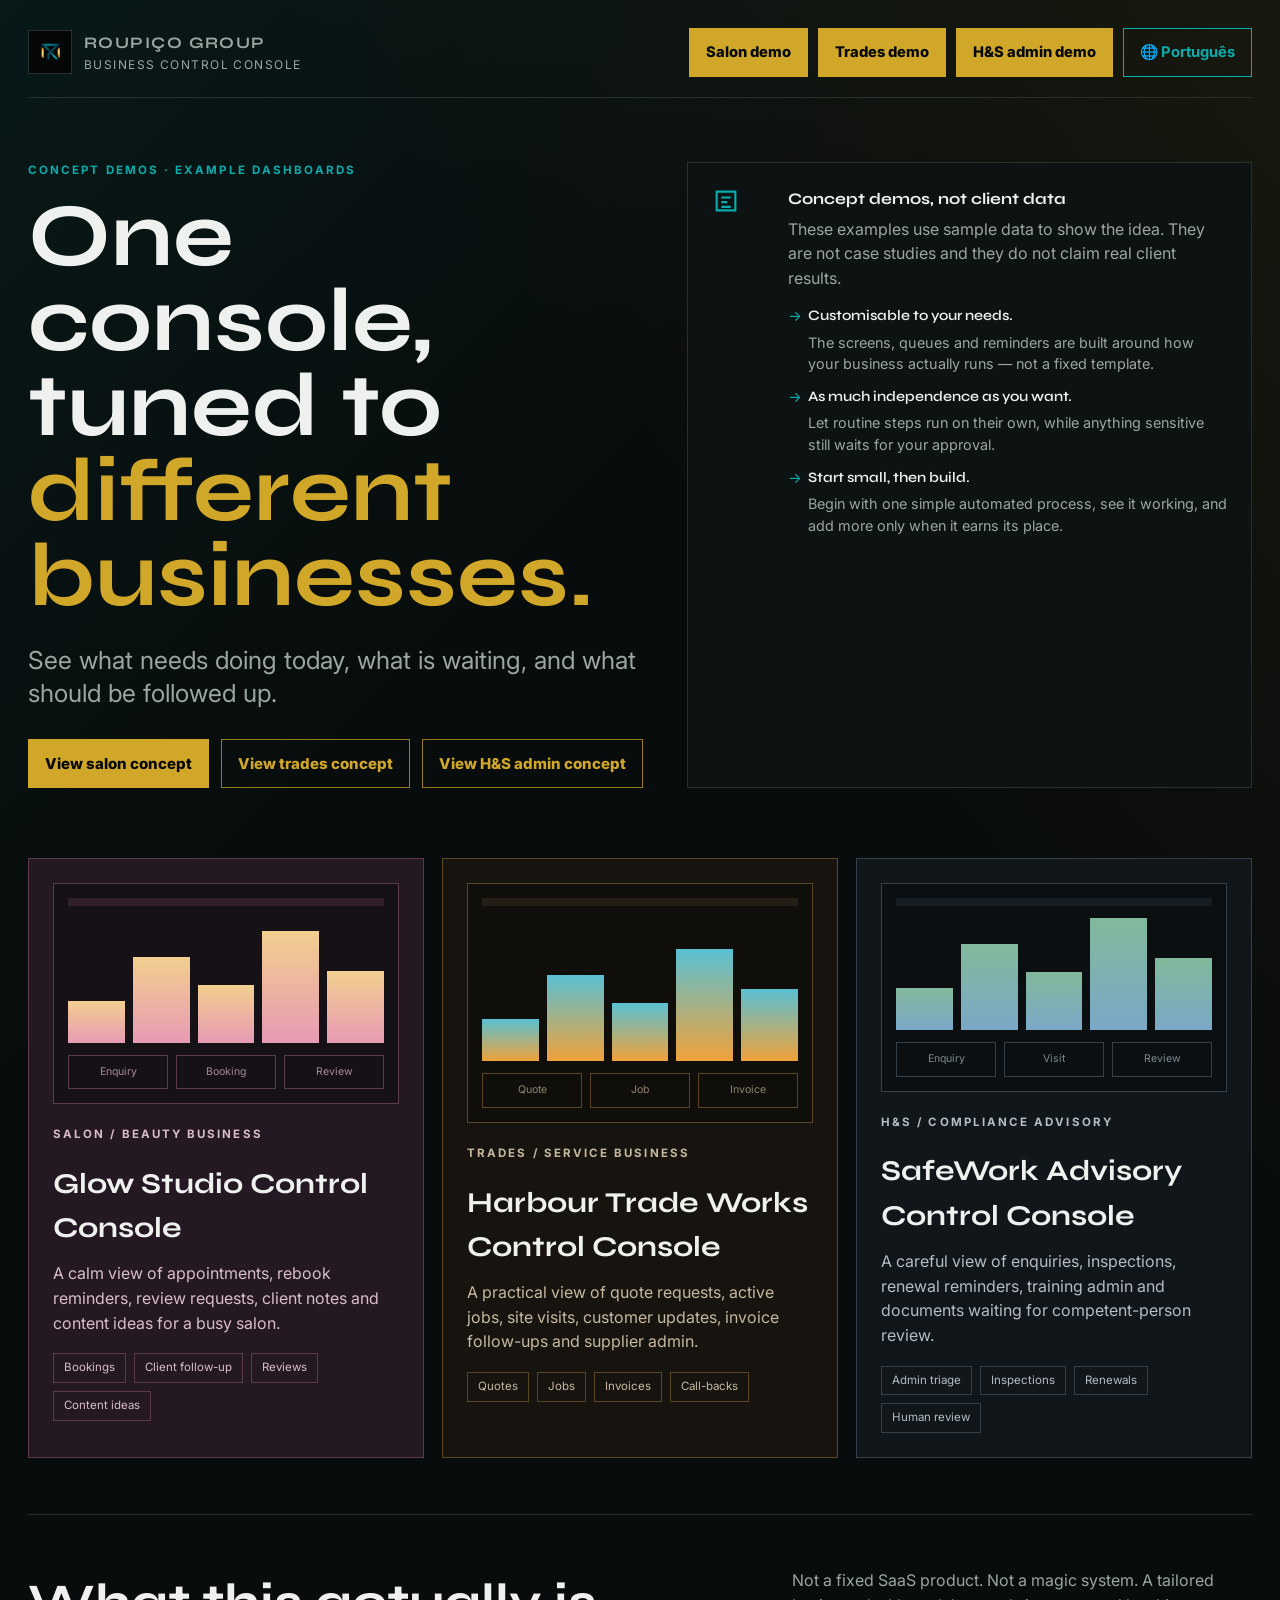
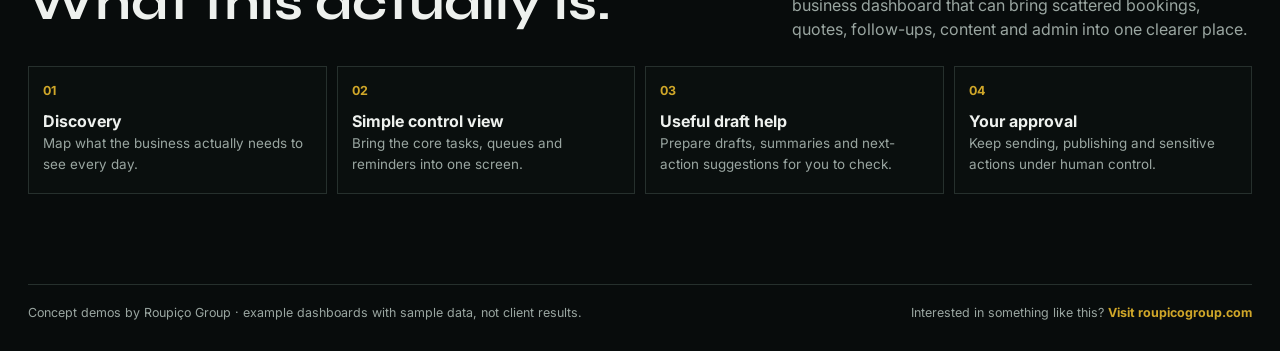
==== commit e4fd7288: "portuguese version up" ====
--- a/index.html
+++ b/index.html
@@ -21,6 +21,7 @@
         <a href="./salon.html">Salon demo</a>
         <a href="./trades.html">Trades demo</a>
         <a href="./safety.html">H&amp;S admin demo</a>
+        <a class="lang-link" href="./pt/index.html" lang="pt-PT" hreflang="pt-PT">Português</a>
       </nav>
     </header>
 
--- a/styles.css
+++ b/styles.css
@@ -107,6 +107,25 @@
     #090c0e;
 }
 
+.theme-realestate {
+  --demo-bg: rgba(11, 15, 22, 0.9);
+  --demo-surface: #121823;
+  --demo-surface-2: #1a2230;
+  --demo-ink: #eef2f8;
+  --demo-muted: #aeb9cc;
+  --demo-quiet: #7c879b;
+  --demo-line: #303c50;
+  --demo-accent: #6f9bd9;
+  --demo-accent-2: #e0b667;
+  --demo-accent-soft: rgba(111, 155, 217, 0.18);
+  --demo-accent-2-soft: rgba(224, 182, 103, 0.13);
+  --demo-warning: #e0b667;
+  background:
+    linear-gradient(145deg, rgba(111, 155, 217, 0.14), transparent 36%),
+    linear-gradient(235deg, rgba(224, 182, 103, 0.10), transparent 34%),
+    #090c12;
+}
+
 a {
   color: inherit;
 }
@@ -204,6 +223,24 @@
   background: #e1bb3f;
   border-color: #e1bb3f;
   color: #070908;
+}
+
+.top-links a.lang-link {
+  background: transparent;
+  border-color: var(--teal);
+  color: var(--teal);
+  font-weight: 700;
+}
+
+.top-links a.lang-link::before {
+  content: "\1F310\00A0";
+}
+
+.top-links a.lang-link:hover,
+.top-links a.lang-link:focus {
+  background: var(--teal-soft);
+  border-color: var(--teal);
+  color: var(--text);
 }
 
 .hero {
@@ -398,6 +435,16 @@
   --demo-accent-2: #82b99b;
 }
 
+.demo-card-realestate {
+  --demo-surface: #121823;
+  --demo-surface-2: #1a2230;
+  --demo-muted: #aeb9cc;
+  --demo-quiet: #7c879b;
+  --demo-line: #303c50;
+  --demo-accent: #6f9bd9;
+  --demo-accent-2: #e0b667;
+}
+
 .dashboard-preview {
   align-self: stretch;
   background: color-mix(in srgb, var(--demo-surface) 58%, #030505);
@@ -896,6 +943,96 @@
   margin-top: 10px;
 }
 
+.client-search-panel {
+  display: grid;
+  gap: 16px;
+}
+
+.client-search {
+  display: grid;
+  gap: 8px;
+}
+
+.client-search span {
+  color: var(--demo-muted);
+  font-size: 0.82rem;
+  font-weight: 800;
+  text-transform: uppercase;
+}
+
+.client-search input {
+  background: color-mix(in srgb, var(--demo-surface) 72%, #030505);
+  border: 1px solid var(--demo-line);
+  color: var(--demo-ink);
+  font: 700 1rem var(--body);
+  min-height: 46px;
+  padding: 0 13px;
+  width: 100%;
+}
+
+.client-search input:focus {
+  border-color: var(--demo-accent);
+  outline: 2px solid var(--demo-accent-soft);
+}
+
+.client-profile {
+  align-items: center;
+  background: color-mix(in srgb, var(--demo-surface) 68%, #030505);
+  border: 1px solid var(--demo-line);
+  display: flex;
+  gap: 14px;
+  justify-content: space-between;
+  padding: 16px;
+}
+
+.client-profile h3 {
+  color: var(--demo-ink);
+  font-size: 1.35rem;
+  margin: 2px 0;
+}
+
+.client-profile p {
+  color: var(--demo-muted);
+  margin: 0;
+}
+
+.profile-actions {
+  display: flex;
+  flex-wrap: wrap;
+  gap: 8px;
+  justify-content: flex-end;
+}
+
+.note-grid {
+  display: grid;
+  gap: 10px;
+  grid-template-columns: repeat(2, 1fr);
+}
+
+.note-grid div {
+  background: color-mix(in srgb, var(--demo-surface) 68%, #030505);
+  border: 1px solid var(--demo-line);
+  min-height: 118px;
+  padding: 14px;
+}
+
+.note-grid strong,
+.note-grid span {
+  display: block;
+}
+
+.note-grid strong {
+  color: var(--demo-accent-2);
+  font-size: 0.78rem;
+  margin-bottom: 8px;
+  text-transform: uppercase;
+}
+
+.note-grid span {
+  color: var(--demo-muted);
+  font-size: 0.9rem;
+}
+
 .money-row {
   align-items: center;
   border-bottom: 1px solid var(--demo-line);
@@ -936,7 +1073,8 @@
 .lane-actions button,
 .job-card button,
 .money-row button,
-.client-table button {
+.client-table button,
+.profile-actions button {
   background: var(--demo-accent-2);
   border: 1px solid var(--demo-accent-2);
   color: #070908;
@@ -950,7 +1088,8 @@
 .lane-actions button:first-of-type,
 .job-card button,
 .money-row button,
-.client-table button {
+.client-table button,
+.profile-actions button:first-child {
   background: var(--demo-accent);
   border-color: var(--demo-accent);
 }
@@ -964,7 +1103,9 @@
 .money-row button:hover,
 .money-row button:focus,
 .client-table button:hover,
-.client-table button:focus {
+.client-table button:focus,
+.profile-actions button:hover,
+.profile-actions button:focus {
   filter: brightness(1.08);
 }
 
@@ -1006,6 +1147,109 @@
   background: var(--demo-surface-2);
   font-weight: 800;
   text-transform: uppercase;
+}
+
+.portal-link {
+  border: 1px solid var(--demo-line);
+  color: var(--demo-accent);
+  font-size: 0.72rem;
+  font-weight: 700;
+  line-height: 1;
+  padding: 8px 10px;
+  text-decoration: none;
+}
+
+.portal-link:hover,
+.portal-link:focus {
+  border-color: var(--demo-accent);
+  color: var(--demo-ink);
+}
+
+.email-list {
+  display: grid;
+  gap: 10px;
+}
+
+.email-item {
+  background: color-mix(in srgb, var(--demo-surface) 68%, #030505);
+  border: 1px solid var(--demo-line);
+  border-left: 3px solid var(--demo-line);
+  color: var(--demo-ink);
+  cursor: pointer;
+  font: inherit;
+  padding: 12px;
+  text-align: left;
+}
+
+.email-item strong,
+.email-item span {
+  display: block;
+}
+
+.email-item span {
+  color: var(--demo-muted);
+  font-size: 0.82rem;
+  margin-top: 4px;
+}
+
+.email-item.active {
+  border-color: var(--demo-accent);
+  border-left-color: var(--demo-accent-2);
+}
+
+.email-item:hover,
+.email-item:focus {
+  border-color: var(--demo-accent);
+}
+
+.email-compose {
+  display: grid;
+  gap: 0;
+}
+
+.email-meta {
+  display: grid;
+  gap: 10px;
+  margin-bottom: 12px;
+}
+
+.email-field {
+  align-items: baseline;
+  background: color-mix(in srgb, var(--demo-surface) 68%, #030505);
+  border: 1px solid var(--demo-line);
+  display: grid;
+  gap: 12px;
+  grid-template-columns: 72px 1fr;
+  padding: 10px 12px;
+}
+
+.email-field span {
+  color: var(--demo-muted);
+  font-size: 0.7rem;
+  letter-spacing: 0.08em;
+  text-transform: uppercase;
+}
+
+.email-field strong {
+  color: var(--demo-ink);
+  font-weight: 600;
+}
+
+.email-body {
+  background: var(--demo-surface-2);
+  border: 1px solid var(--demo-line);
+  color: var(--demo-muted);
+  line-height: 1.6;
+  min-height: 150px;
+  padding: 14px;
+  white-space: pre-line;
+}
+
+.email-sent {
+  border: 1px solid rgba(120, 198, 163, 0.6);
+  color: var(--green);
+  margin-top: 12px;
+  padding: 10px 12px;
 }
 
 .footer {
@@ -1066,7 +1310,8 @@
   .quote-pipeline,
   .calendar-strip,
   .help-strip,
-  .client-row {
+  .client-row,
+  .note-grid {
     grid-template-columns: repeat(2, 1fr);
   }
 
@@ -1093,8 +1338,19 @@
   .cash-figs,
   .help-strip,
   .client-row,
+  .client-profile,
+  .note-grid,
   .money-row {
     grid-template-columns: 1fr;
+  }
+
+  .client-profile {
+    align-items: flex-start;
+    display: grid;
+  }
+
+  .profile-actions {
+    justify-content: flex-start;
   }
 
   .help-item {
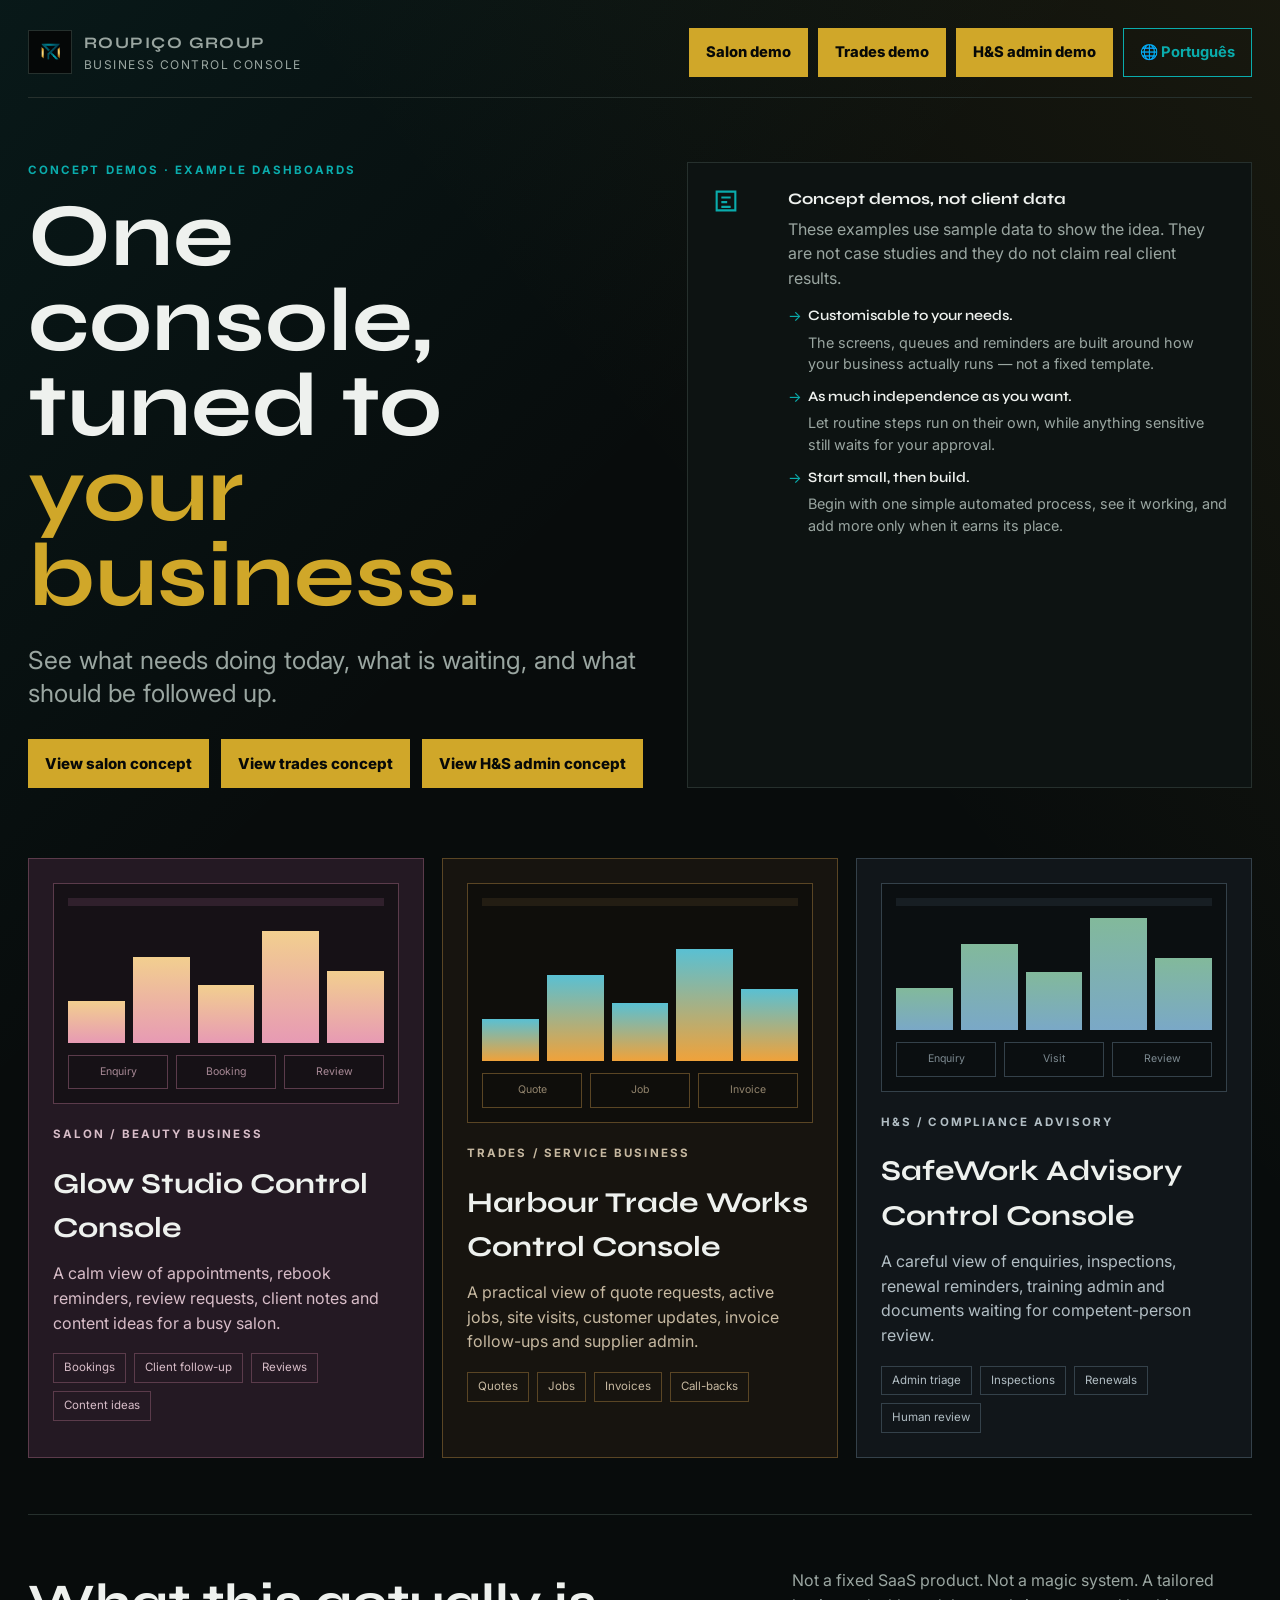
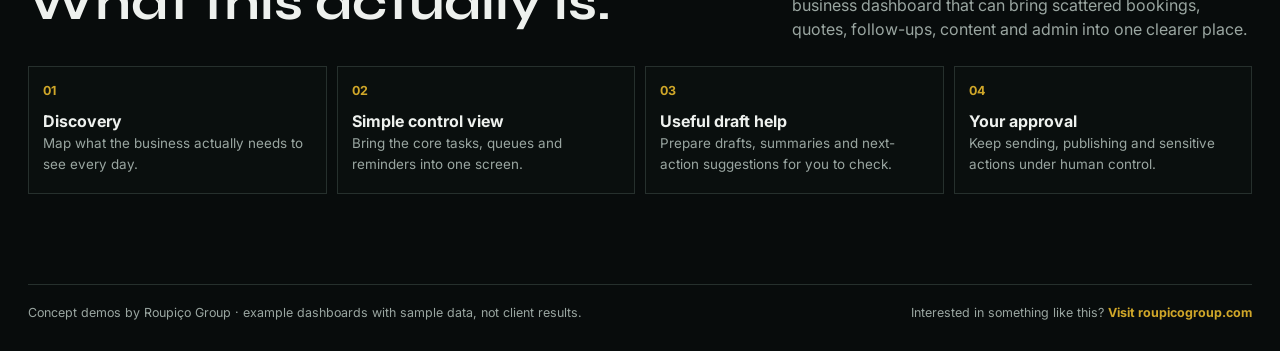
==== commit b8683373: "linksfix" ====
--- a/index.html
+++ b/index.html
@@ -29,12 +29,12 @@
       <section class="hero">
         <div>
           <p class="eyebrow">Concept demos · example dashboards</p>
-          <h1>One console, tuned to <em>different businesses.</em></h1>
+          <h1>One console, tuned to <em>your business.</em></h1>
           <p class="hero-copy">See what needs doing today, what is waiting, and what should be followed up.</p>
           <div class="hero-actions">
             <a class="button-link primary" href="./salon.html">View salon concept</a>
-            <a class="button-link" href="./trades.html">View trades concept</a>
-            <a class="button-link" href="./safety.html">View H&amp;S admin concept</a>
+            <a class="button-link primary" href="./trades.html">View trades concept</a>
+            <a class="button-link primary" href="./safety.html">View H&amp;S admin concept</a>
           </div>
         </div>
         <aside class="concept-note">
--- a/styles.css
+++ b/styles.css
@@ -863,14 +863,6 @@
   margin: 0;
 }
 
-.action-focus {
-  min-height: 190px;
-}
-
-.action-focus p {
-  font-size: 1.02rem;
-}
-
 .draft-box {
   background: color-mix(in srgb, var(--demo-surface) 68%, #030505);
   border-left: 3px solid var(--demo-accent-2);
